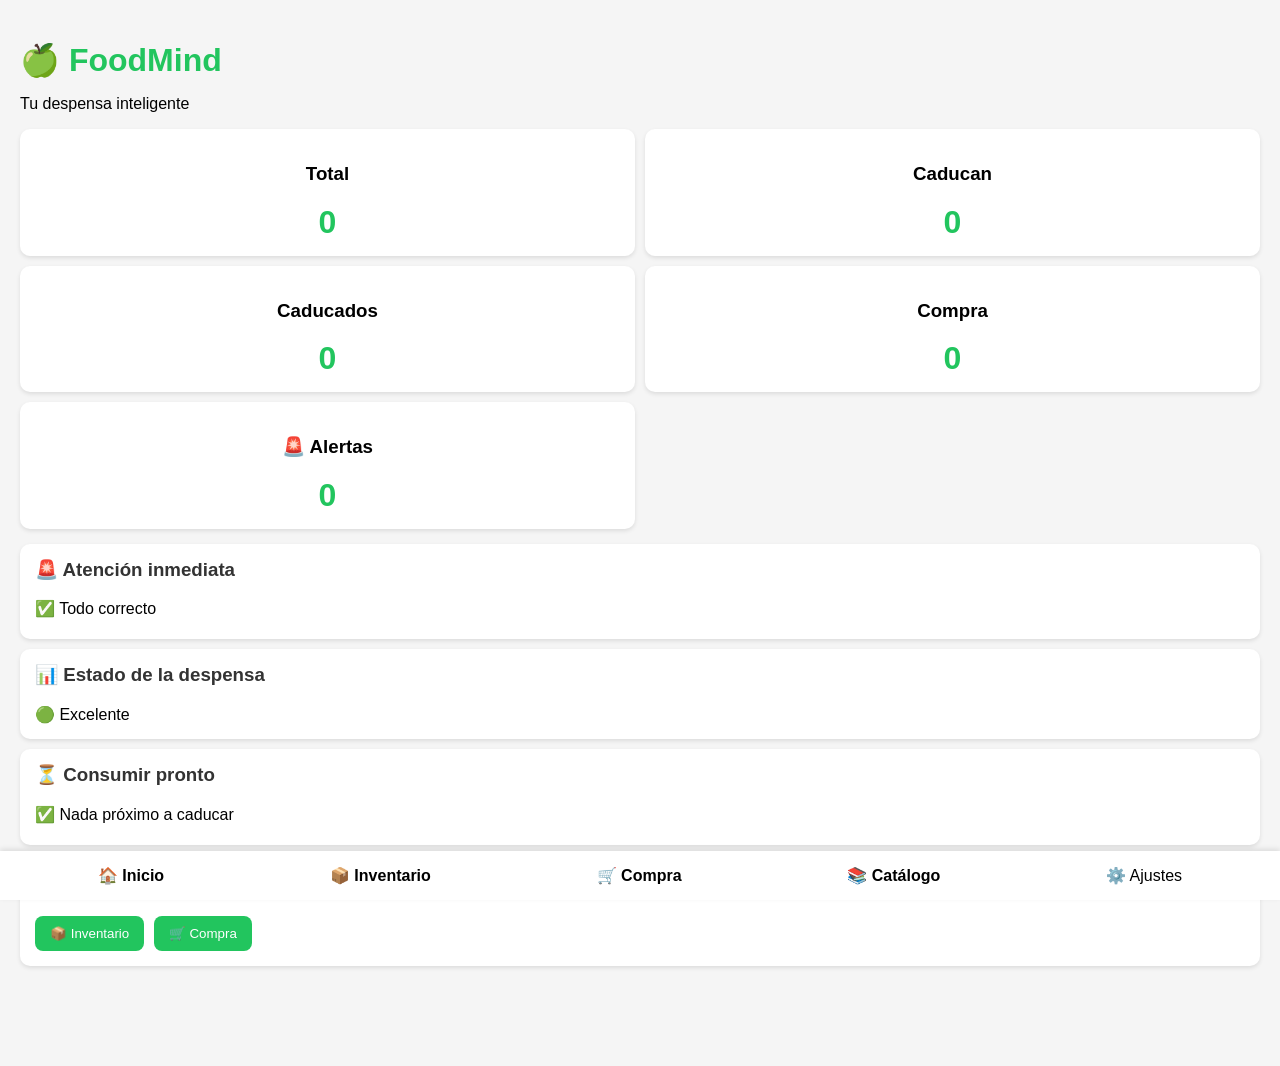
==== index.html @ a615cefb "Update index.html" ====
<!DOCTYPE html>
<html lang="es">
<head>
  <meta charset="UTF-8">
  <meta name="viewport" content="width=device-width, initial-scale=1.0">
  <title>FoodMind</title>

  <link rel="stylesheet" href="style.css">
</head>

<body>

<h1>🍏 FoodMind</h1>
<p>Tu despensa inteligente</p>

<div class="stats-grid">

  <div class="stat-card">
    <h3>Total</h3>
    <div id="total-productos" class="stat-number">
      0
    </div>
  </div>

  <div class="stat-card">
    <h3>Caducan</h3>
    <div id="productos-caducar" class="stat-number">
      0
    </div>
  </div>

  <div class="stat-card">
    <h3>Caducados</h3>
    <div id="caducados" class="stat-number">
      0
    </div>
  </div>

  <div class="stat-card">
    <h3>Compra</h3>
    <div id="compraPendiente" class="stat-number">
      0
    </div>
  </div>

  <div class="stat-card">
    <h3>🚨 Alertas</h3>
    <div id="alertasStock" class="stat-number">
      0
    </div>
  </div>

</div>

<div class="card">

  <h3>🚨 Atención inmediata</h3>

  <div id="resumenAlertas">

    <p>✅ Todo correcto</p>

  </div>

</div>

<div class="card">

  <h3>📊 Estado de la despensa</h3>

  <div id="estadoDespensa">

    🟢 Excelente

  </div>

</div>
  
<div class="card">

  <h3>⏳ Consumir pronto</h3>

  <div id="resumenCaducidad">

    <p>✅ Nada próximo a caducar</p>

  </div>

</div>

<div class="card">

  <h3>Acciones rápidas</h3>

  <button onclick="location.href='inventario.html'">
    📦 Inventario
  </button>

  <button onclick="location.href='compra.html'">
    🛒 Compra
  </button>

</div>

<div class="bottom-nav">
  <div><a href="index.html">🏠 Inicio</a></div>
  <div><a href="inventario.html">📦 Inventario</a></div>
  <div><a href="compra.html">🛒 Compra</a></div>
  <div><a href="catalogo.html">📚 Catálogo</a></div>
  <div>⚙️ Ajustes</div>
</div>

<script src="catalogo.js"></script>
<script src="app.js"></script>

</body>
</html>
---- style.css ----
body {
  font-family: Arial, sans-serif;
  background: #f5f5f5;
  padding: 20px;
  padding-bottom: 90px;
  margin: 0;
}

h1 {
  color: #22C55E;
  margin-bottom: 5px;
}

.card {
  background: white;
  padding: 15px;
  margin-bottom: 10px;
  border-radius: 10px;
  box-shadow: 0 2px 4px rgba(0,0,0,.1);
}

.stats-grid {
  display: grid;
  grid-template-columns: 1fr 1fr;
  gap: 10px;
  margin-bottom: 15px;
}

.stat-card {
  background: white;
  border-radius: 10px;
  padding: 15px;
  text-align: center;
  box-shadow: 0 2px 4px rgba(0,0,0,.1);
}

.stat-number {
  font-size: 32px;
  font-weight: bold;
  color: #22C55E;
}

input,
select {
  width: 100%;
  padding: 10px;
  box-sizing: border-box;
  border: 1px solid #ddd;
  border-radius: 8px;
  margin-bottom: 10px;
  background: white;
}

button {
  background: #22C55E;
  color: white;
  border: none;
  padding: 10px 15px;
  border-radius: 8px;
  cursor: pointer;
  margin-right: 5px;
  margin-top: 5px;
}

button:hover {
  background: #15803D;
}

.bottom-nav {
  position: fixed;
  bottom: 0;
  left: 0;
  right: 0;
  background: white;
  padding: 15px;
  display: flex;
  justify-content: space-around;
  box-shadow: 0 -2px 5px rgba(0,0,0,.1);
}

.bottom-nav a {
  text-decoration: none;
  color: inherit;
  font-weight: bold;
}

.caducado {
  border-left: 5px solid #EF4444;
}

.proximo {
  border-left: 5px solid #FACC15;
}

.comprado {
  opacity: 0.5;
  text-decoration: line-through;
}

.stock-bajo {
  color: #EF4444;
  font-weight: bold;
}

.card h3 {
  margin-top: 0;
  color: #333;
}

.card p {
  margin: 6px 0;
}

.filtro-titulo {
  font-size: 14px;
  color: #666;
  margin-bottom: 5px;
}

@media (max-width: 600px) {

  .stats-grid {
    grid-template-columns: 1fr 1fr;
  }

  .bottom-nav {
    font-size: 14px;
  }

  button {
    width: 100%;
    margin-right: 0;
  }

}

/* AUTOCOMPLETADO V0.7 */

#sugerencias {
  background: white;
  border-radius: 8px;
  overflow: hidden;
  margin-bottom: 10px;
  box-shadow: 0 2px 4px rgba(0,0,0,.1);
}

.sugerencia-item {
  padding: 10px;
  cursor: pointer;
  border-bottom: 1px solid #eee;
}

.sugerencia-item:last-child {
  border-bottom: none;
}

.sugerencia-item:hover {
  background: #f3f4f6;
}

.stock-critico {
  color: white;
  background: #EF4444;
  padding: 4px 8px;
  border-radius: 6px;
  font-weight: bold;
}

.stock-bajo {
  color: #92400E;
  background: #FDE68A;
  padding: 4px 8px;
  border-radius: 6px;
  font-weight: bold;
}
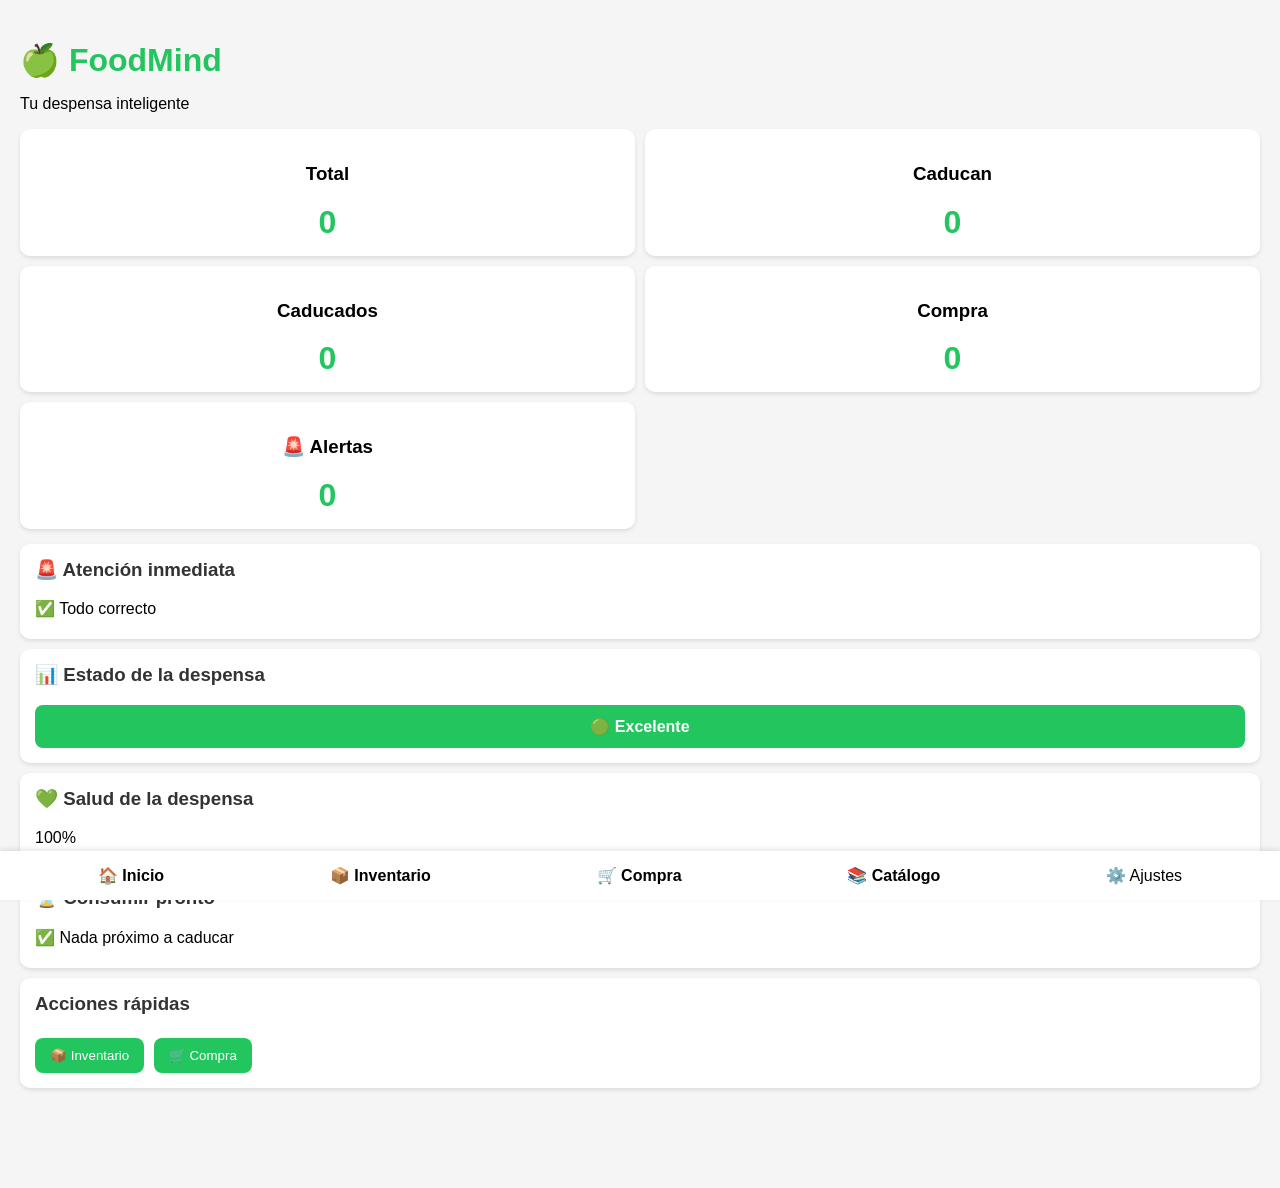
==== commit fa11c8e3: "Update index.html" ====
--- a/index.html
+++ b/index.html
@@ -75,6 +75,20 @@
   </div>
 
 </div>
+
+  <div class="card">
+
+  <h3>💚 Salud de la despensa</h3>
+
+  <div class="barra-salud">
+
+    <div id="barraSalud" class="barra-salud-fill">
+      100%
+    </div>
+
+  </div>
+
+</div>
   
 <div class="card">
 
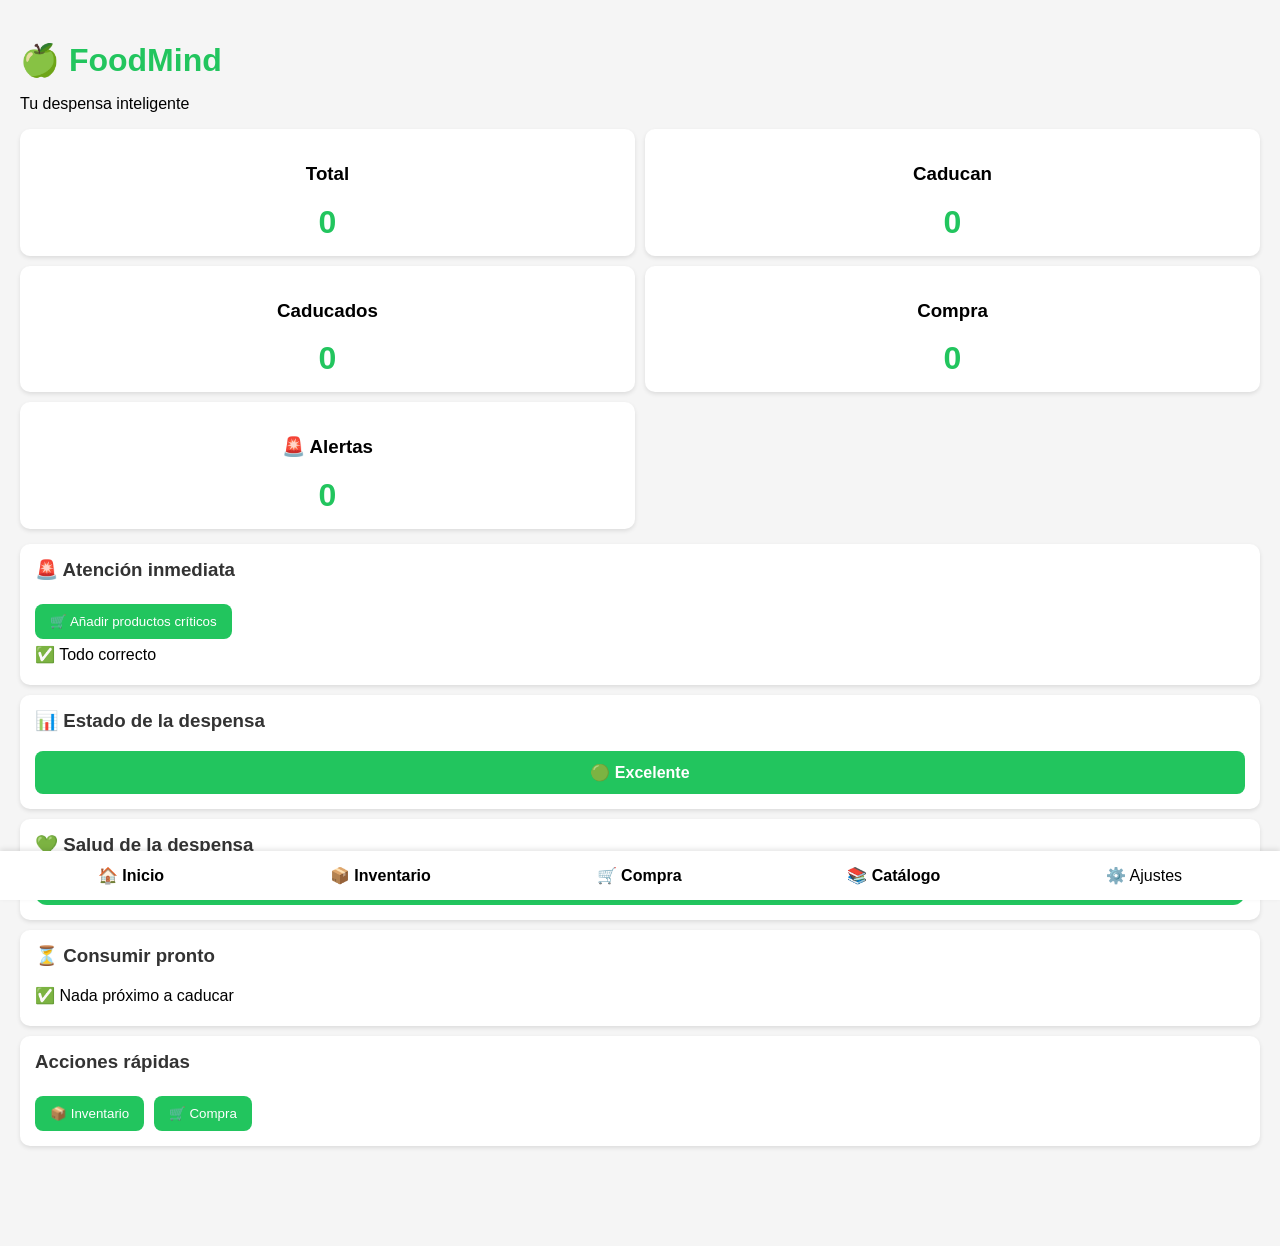
==== commit a30bf5a9: "Update index.html" ====
--- a/index.html
+++ b/index.html
@@ -55,7 +55,9 @@
 <div class="card">
 
   <h3>🚨 Atención inmediata</h3>
-
+  <button onclick="anadirCriticosACompra()">
+    🛒 Añadir productos críticos
+  </button>
   <div id="resumenAlertas">
 
     <p>✅ Todo correcto</p>
--- a/style.css
+++ b/style.css
@@ -173,3 +173,22 @@
   border-radius: 6px;
   font-weight: bold;
 }
+
+.barra-salud {
+  width: 100%;
+  background: #e5e7eb;
+  border-radius: 12px;
+  overflow: hidden;
+  margin-top: 10px;
+}
+
+.barra-salud-fill {
+  height: 30px;
+  background: #22C55E;
+  color: white;
+  font-weight: bold;
+  display: flex;
+  align-items: center;
+  justify-content: center;
+  transition: 0.4s;
+}
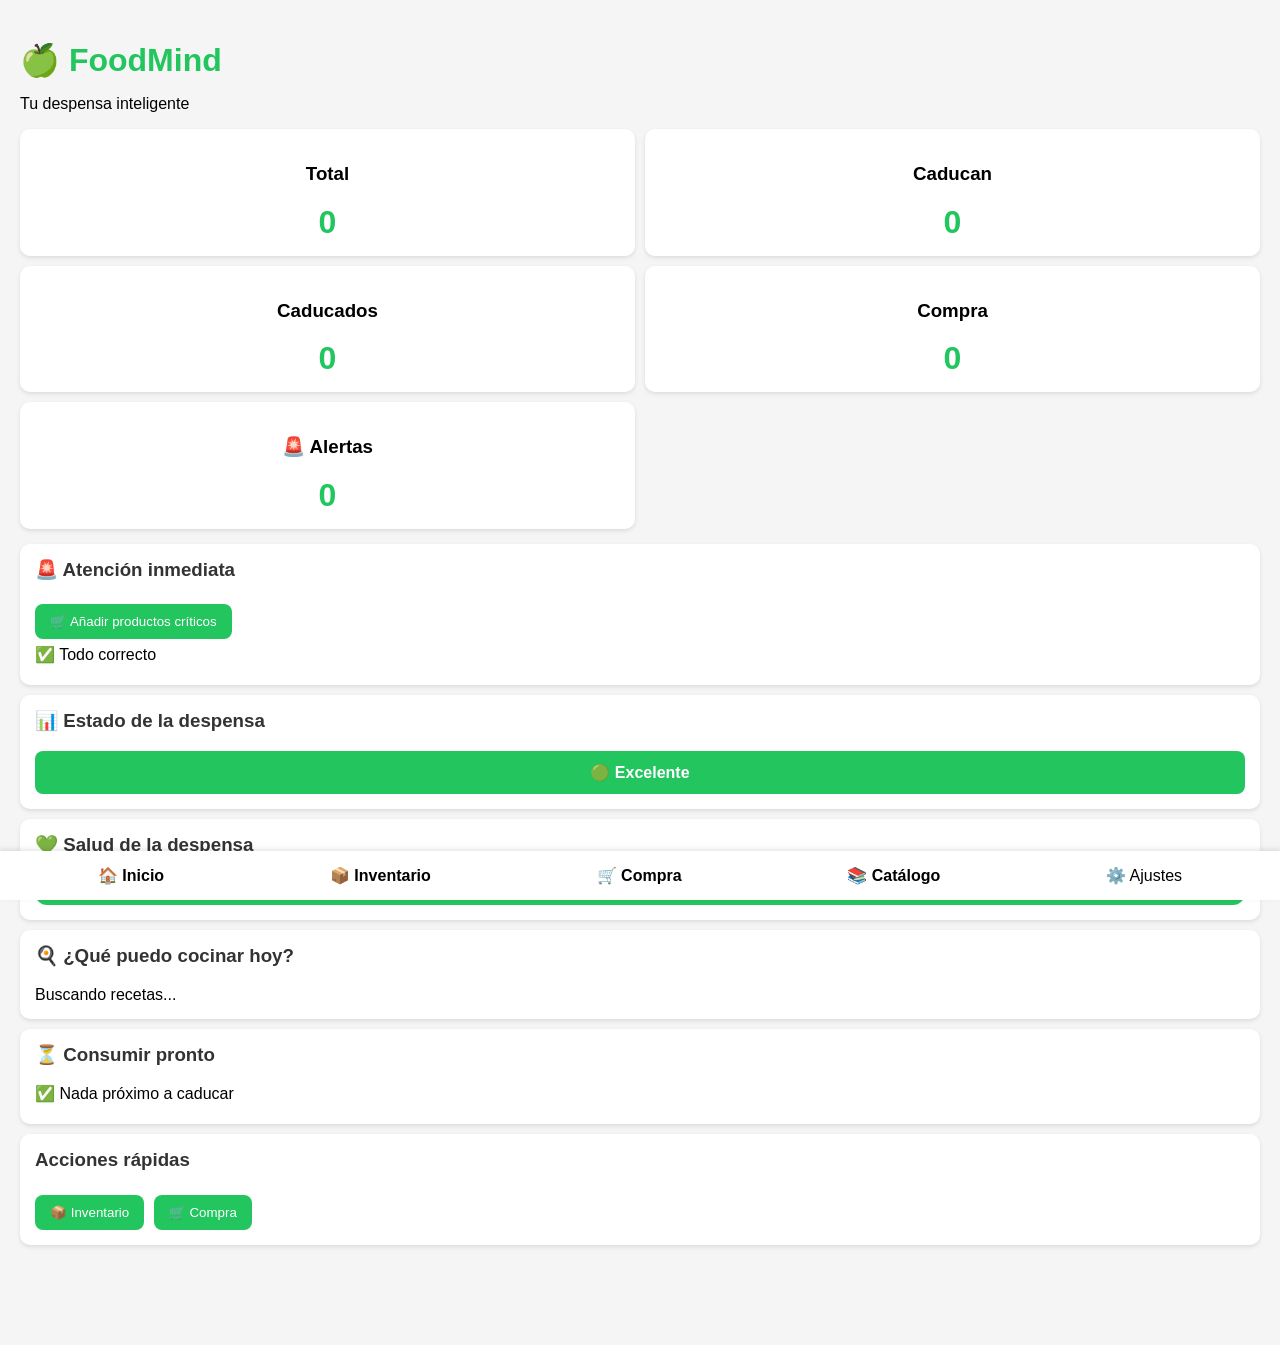
==== commit 99c61db0: "Update index.html" ====
--- a/index.html
+++ b/index.html
@@ -91,6 +91,18 @@
   </div>
 
 </div>
+
+<div class="card">
+
+  <h3>🍳 ¿Qué puedo cocinar hoy?</h3>
+
+  <div id="recetasSugeridas">
+
+    Buscando recetas...
+
+  </div>
+
+</div>
   
 <div class="card">
 
@@ -127,6 +139,7 @@
 </div>
 
 <script src="catalogo.js"></script>
+<script src="recetas.js"></script>
 <script src="app.js"></script>
 
 </body>
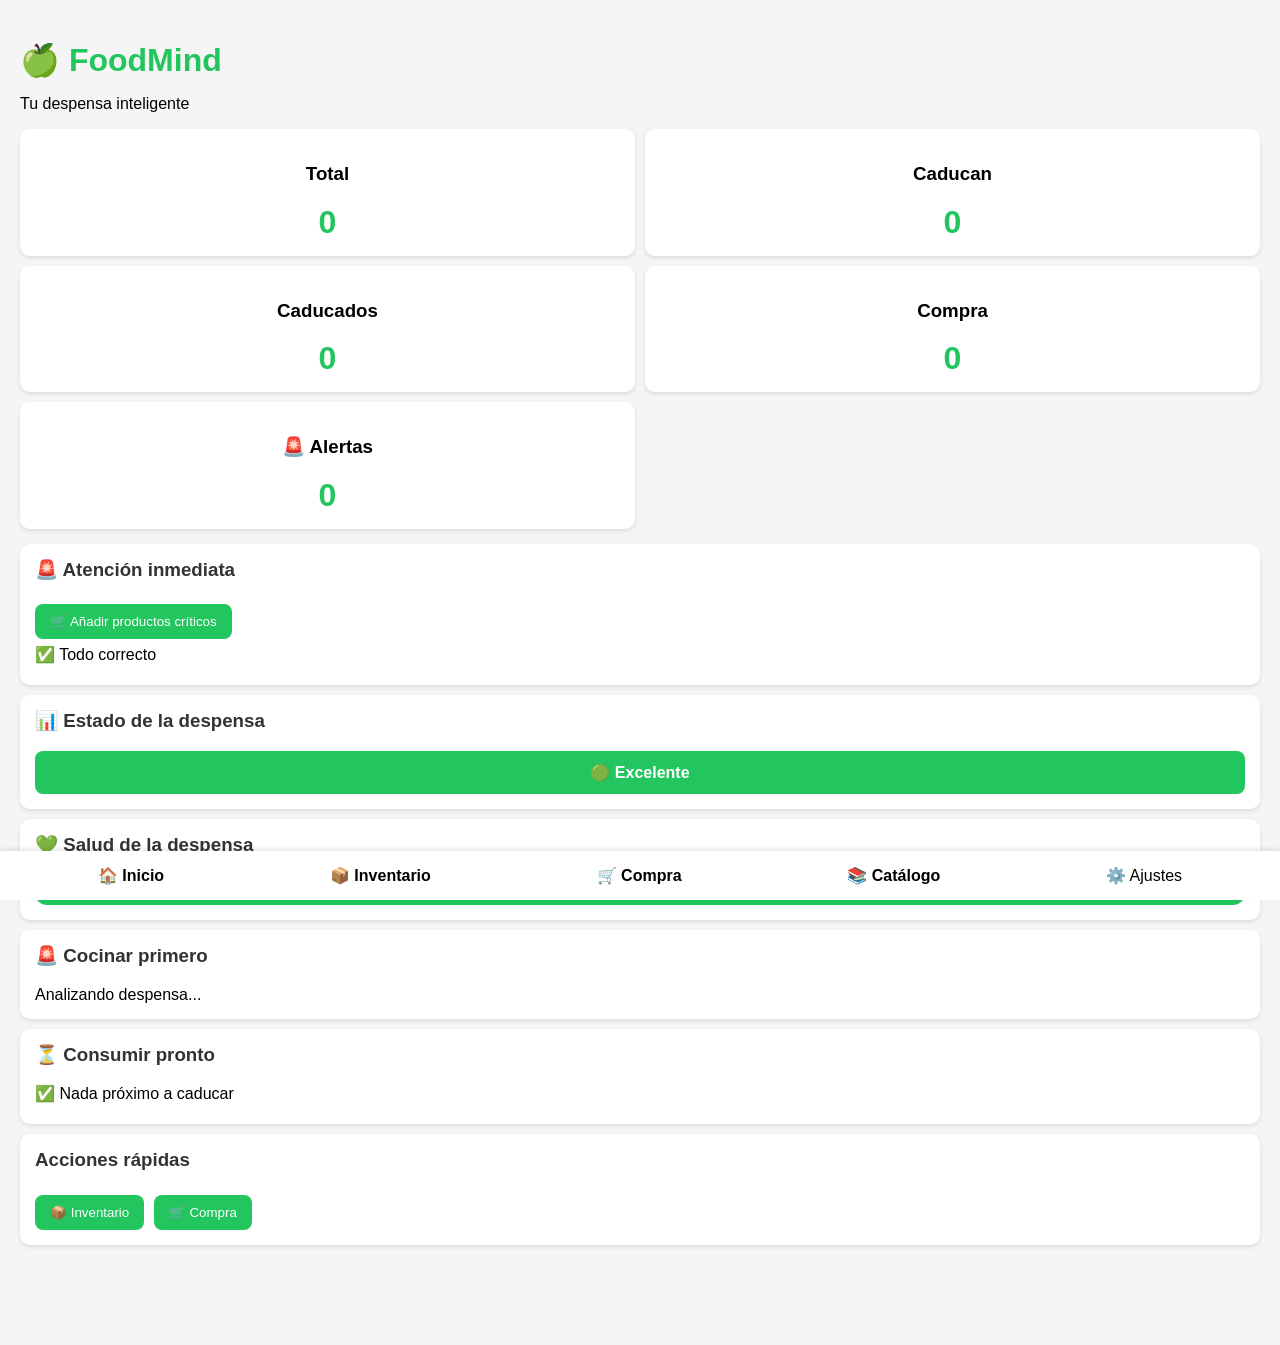
==== commit 229fa9f4: "Update index.html" ====
--- a/index.html
+++ b/index.html
@@ -94,11 +94,11 @@
 
 <div class="card">
 
-  <h3>🍳 ¿Qué puedo cocinar hoy?</h3>
+  <h3>🚨 Cocinar primero</h3>
 
-  <div id="recetasSugeridas">
+  <div id="cocinarPrimero">
 
-    Buscando recetas...
+    Analizando despensa...
 
   </div>
 
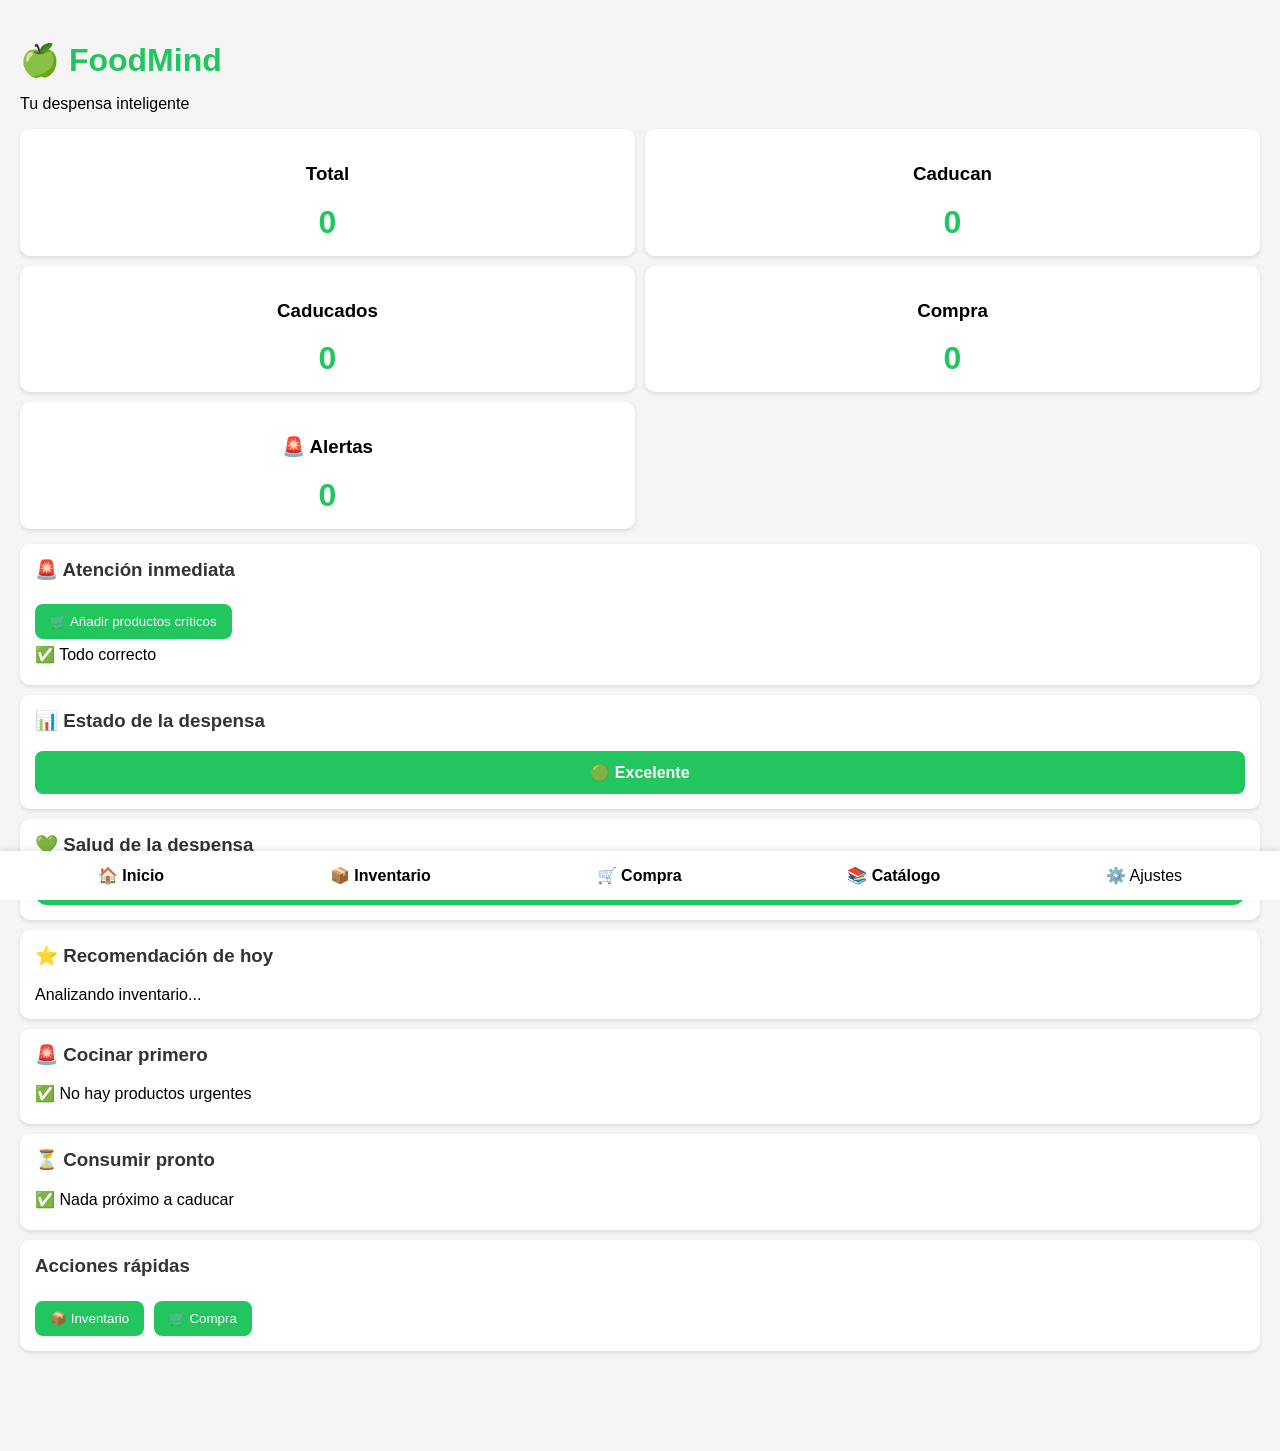
==== commit 4e770294: "Update index.html" ====
--- a/index.html
+++ b/index.html
@@ -92,6 +92,18 @@
 
 </div>
 
+  <div class="card">
+
+  <h3>⭐ Recomendación de hoy</h3>
+
+  <div id="recetaDelDia">
+
+    Analizando inventario...
+
+  </div>
+
+</div>
+  
 <div class="card">
 
   <h3>🚨 Cocinar primero</h3>
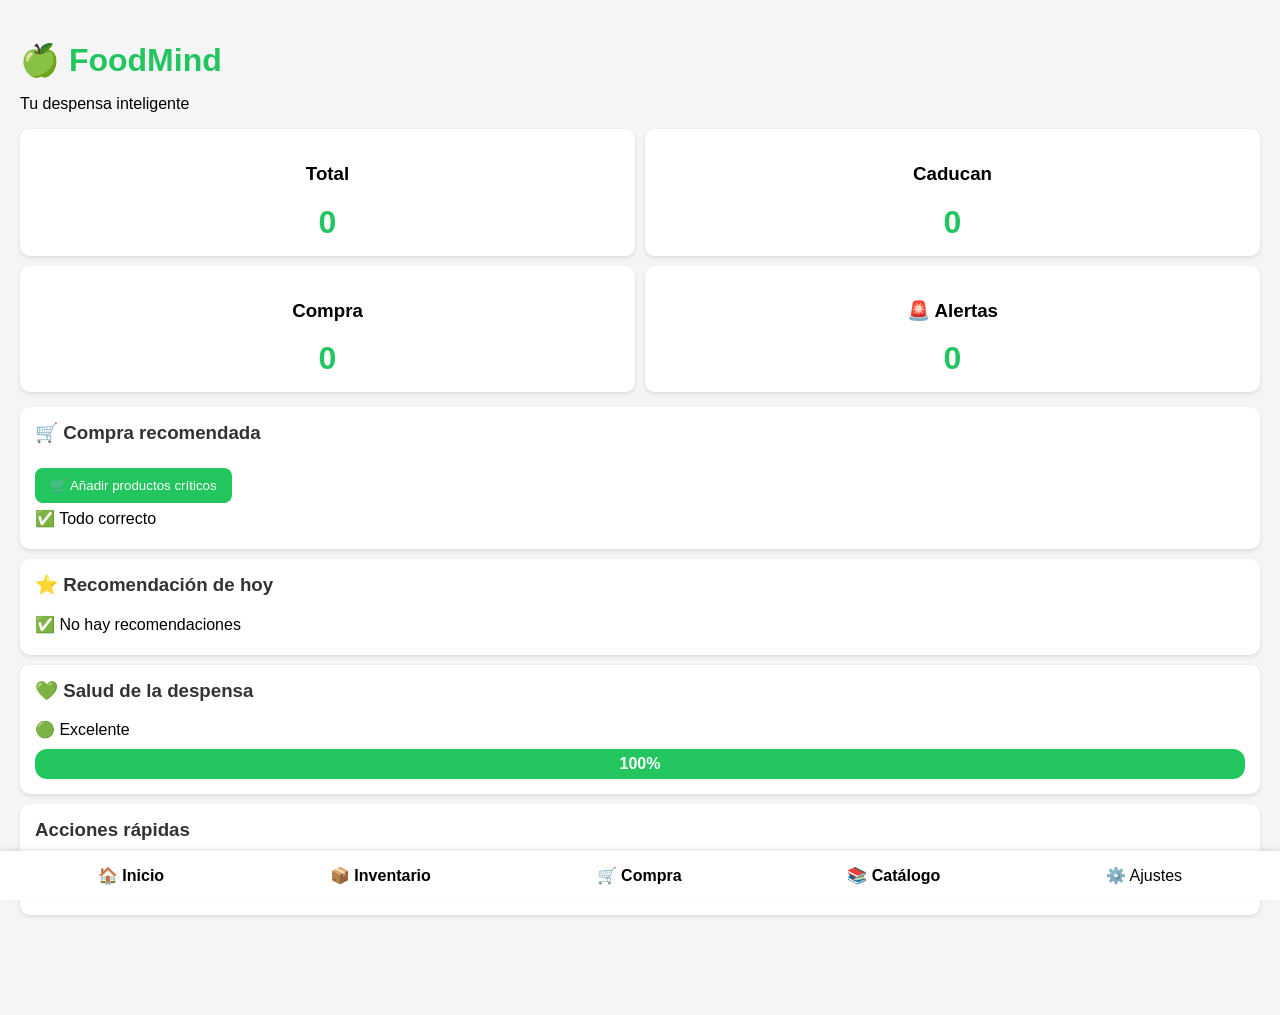
==== commit 3966542c: "Update index.html" ====
--- a/index.html
+++ b/index.html
@@ -30,13 +30,6 @@
   </div>
 
   <div class="stat-card">
-    <h3>Caducados</h3>
-    <div id="caducados" class="stat-number">
-      0
-    </div>
-  </div>
-
-  <div class="stat-card">
     <h3>Compra</h3>
     <div id="compraPendiente" class="stat-number">
       0
@@ -54,45 +47,19 @@
 
 <div class="card">
 
-  <h3>🚨 Atención inmediata</h3>
+  <h3>🛒 Compra recomendada</h3>
+
   <button onclick="anadirCriticosACompra()">
     🛒 Añadir productos críticos
   </button>
+
   <div id="resumenAlertas">
-
     <p>✅ Todo correcto</p>
-
   </div>
 
 </div>
 
 <div class="card">
-
-  <h3>📊 Estado de la despensa</h3>
-
-  <div id="estadoDespensa">
-
-    🟢 Excelente
-
-  </div>
-
-</div>
-
-  <div class="card">
-
-  <h3>💚 Salud de la despensa</h3>
-
-  <div class="barra-salud">
-
-    <div id="barraSalud" class="barra-salud-fill">
-      100%
-    </div>
-
-  </div>
-
-</div>
-
-  <div class="card">
 
   <h3>⭐ Recomendación de hoy</h3>
 
@@ -103,26 +70,30 @@
   </div>
 
 </div>
-  
+
 <div class="card">
 
-  <h3>🚨 Cocinar primero</h3>
+  <h3>💚 Salud de la despensa</h3>
 
-  <div id="cocinarPrimero">
+  <div
+    id="mensajeSalud"
+    class="mensaje-salud"
+  >
 
-    Analizando despensa...
+    🟢 Excelente
 
   </div>
 
-</div>
-  
-<div class="card">
+  <div class="barra-salud">
 
-  <h3>⏳ Consumir pronto</h3>
+    <div
+      id="barraSalud"
+      class="barra-salud-fill"
+    >
 
-  <div id="resumenCaducidad">
+      100%
 
-    <p>✅ Nada próximo a caducar</p>
+    </div>
 
   </div>
 
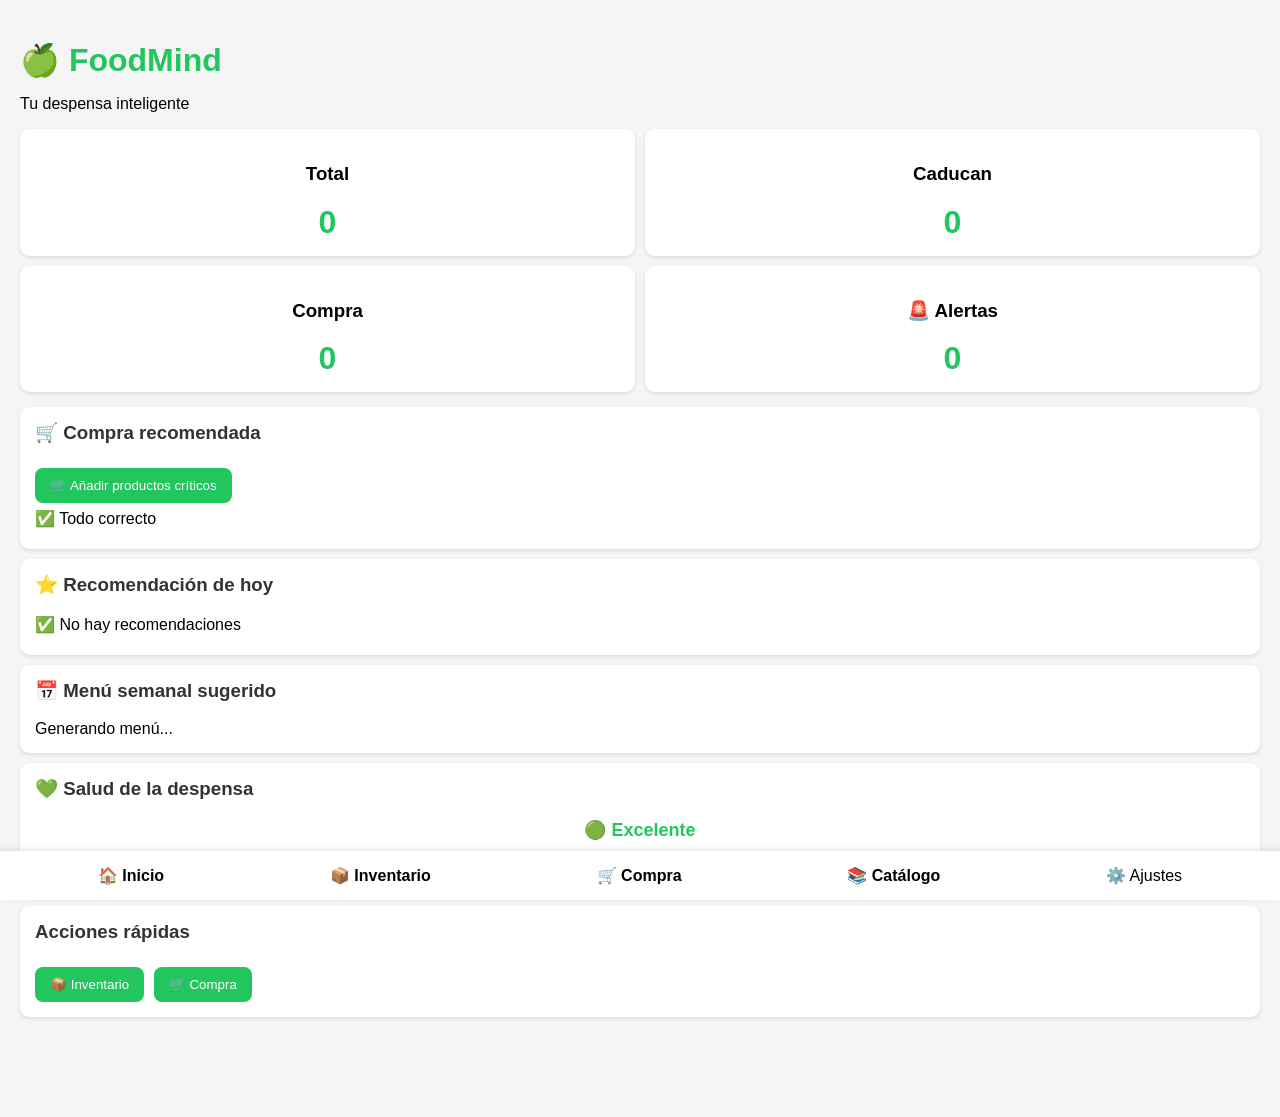
==== commit 91a6a6e9: "Update index.html" ====
--- a/index.html
+++ b/index.html
@@ -73,6 +73,18 @@
 
 <div class="card">
 
+  <h3>📅 Menú semanal sugerido</h3>
+
+  <div id="menuSemanal">
+
+    Generando menú...
+
+  </div>
+
+</div>
+
+<div class="card">
+
   <h3>💚 Salud de la despensa</h3>
 
   <div
--- a/style.css
+++ b/style.css
@@ -192,3 +192,10 @@
   justify-content: center;
   transition: 0.4s;
 }
+.mensaje-salud {
+  text-align: center;
+  font-size: 18px;
+  font-weight: bold;
+  margin-bottom: 10px;
+}
+
